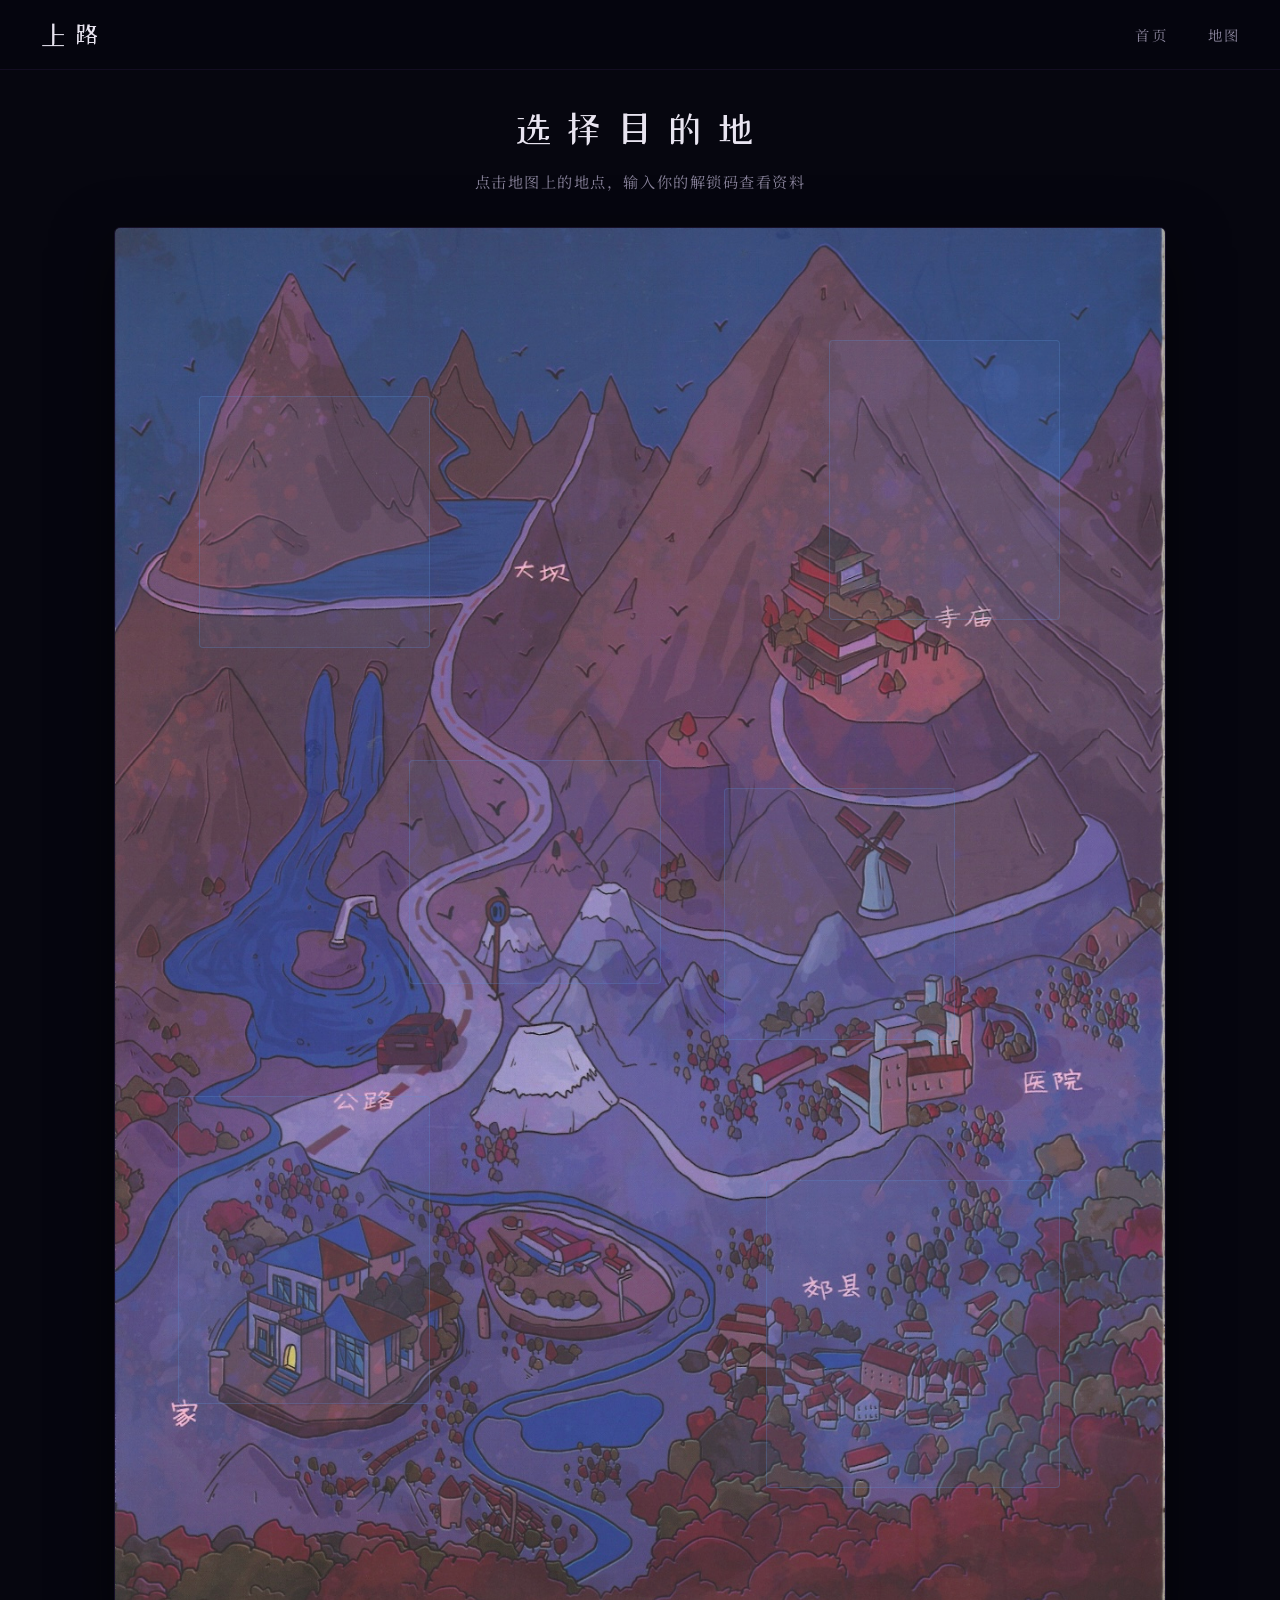
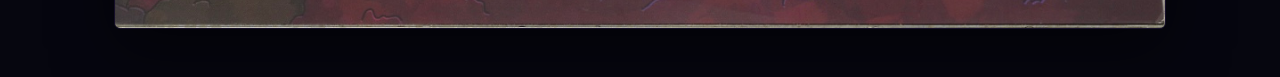
==== map.html @ c8fedabf "Add interactive map with character-location unlock and PDF viewer Co-authored-by: Cursor <cursoragen" ====
<!DOCTYPE html>
<html lang="zh-CN">
<head>
  <meta charset="UTF-8">
  <meta name="viewport" content="width=device-width, initial-scale=1.0">
  <title>上路 · 地图</title>
  <link rel="preconnect" href="https://fonts.googleapis.com">
  <link rel="preconnect" href="https://fonts.gstatic.com" crossorigin>
  <link href="https://fonts.googleapis.com/css2?family=Noto+Serif+SC:wght@400;600;700&family=ZCOOL+XiaoWei&display=swap" rel="stylesheet">
  <link rel="stylesheet" href="css/style.css">
  <link rel="stylesheet" href="css/map.css">
</head>
<body class="map-page">
  <nav class="nav scrolled">
    <a href="index.html" class="nav-logo">上路</a>
    <ul class="nav-links">
      <li><a href="index.html">首页</a></li>
      <li><a href="map.html">地图</a></li>
    </ul>
  </nav>

  <main class="map-container">
    <header class="map-header">
      <h1>选择目的地</h1>
      <p>点击地图上的地点，输入你的解锁码查看资料</p>
    </header>

    <div class="map-wrapper">
      <img src="assets/map/IMG_9832.PNG" alt="上路地图" class="map-image">
      <button class="map-hotspot" data-location="大坝" style="left:8%;top:12%;width:22%;height:18%" aria-label="大坝">
        <span>大坝</span>
      </button>
      <button class="map-hotspot" data-location="寺庙" style="left:68%;top:8%;width:22%;height:20%" aria-label="寺庙">
        <span>寺庙</span>
      </button>
      <button class="map-hotspot" data-location="公路" style="left:28%;top:38%;width:24%;height:16%" aria-label="公路">
        <span>公路</span>
      </button>
      <button class="map-hotspot" data-location="医院" style="left:58%;top:40%;width:22%;height:18%" aria-label="医院">
        <span>医院</span>
      </button>
      <button class="map-hotspot" data-location="家" style="left:6%;top:62%;width:24%;height:22%" aria-label="家">
        <span>家</span>
      </button>
      <button class="map-hotspot" data-location="郊县" style="left:62%;top:68%;width:28%;height:22%" aria-label="郊县">
        <span>郊县</span>
      </button>
    </div>
  </main>

  <div class="unlock-modal" id="unlockModal">
    <div class="unlock-panel">
      <button class="unlock-close" id="modalClose" aria-label="关闭">&times;</button>
      <h2 id="modalTitle">解锁</h2>
      <p class="unlock-hint">请输入 DM 发放的解锁码</p>
      <input type="text" id="unlockInput" class="unlock-input" placeholder="例：ZZJ1208" autocomplete="off" spellcheck="false">
      <p class="unlock-error" id="unlockError"></p>
      <button class="unlock-submit" id="unlockSubmit">解锁资料</button>
    </div>
  </div>

  <script src="js/unlock-config.js"></script>
  <script src="js/map.js"></script>
</body>
</html>
---- css/style.css ----
*, *::before, *::after {
  margin: 0;
  padding: 0;
  box-sizing: border-box;
}

:root {
  --bg-deep: #06060f;
  --bg-card: #0d0d1a;
  --purple-dark: #1a1030;
  --purple-mid: #2a1b4e;
  --purple-glow: #4a2d7a;
  --red-accent: #8b1538;
  --red-bright: #c41e3a;
  --blue-ghost: #3d5a80;
  --blue-glow: #5b8fd4;
  --text-primary: #e8e4f0;
  --text-muted: #8a849c;
  --text-dim: #5a5470;
  --font-display: 'ZCOOL XiaoWei', 'Noto Serif SC', serif;
  --font-body: 'Noto Serif SC', serif;
  --transition: 0.4s cubic-bezier(0.25, 0.46, 0.45, 0.94);
}

html {
  scroll-behavior: smooth;
  font-size: 16px;
}

body {
  font-family: var(--font-body);
  background: var(--bg-deep);
  color: var(--text-primary);
  overflow-x: hidden;
  line-height: 1.7;
}

.noise-overlay {
  position: fixed;
  inset: 0;
  z-index: 9999;
  pointer-events: none;
  opacity: 0.04;
  background-image: url("data:image/svg+xml,%3Csvg viewBox='0 0 256 256' xmlns='http://www.w3.org/2000/svg'%3E%3Cfilter id='n'%3E%3CfeTurbulence type='fractalNoise' baseFrequency='0.9' numOctaves='4' stitchTiles='stitch'/%3E%3C/filter%3E%3Crect width='100%25' height='100%25' filter='url(%23n)'/%3E%3C/svg%3E");
  background-repeat: repeat;
  background-size: 128px;
}

#particles {
  position: fixed;
  inset: 0;
  z-index: 0;
  pointer-events: none;
}

.container {
  max-width: 1200px;
  margin: 0 auto;
  padding: 0 2rem;
}

.nav {
  position: fixed;
  top: 0;
  left: 0;
  right: 0;
  z-index: 100;
  display: flex;
  align-items: center;
  justify-content: space-between;
  padding: 1.2rem 2.5rem;
  transition: var(--transition);
  background: transparent;
}

.nav.scrolled {
  background: rgba(6, 6, 15, 0.92);
  backdrop-filter: blur(12px);
  border-bottom: 1px solid rgba(74, 45, 122, 0.2);
  padding: 0.8rem 2.5rem;
}

.nav-logo {
  font-family: var(--font-display);
  font-size: 1.6rem;
  color: var(--text-primary);
  text-decoration: none;
  letter-spacing: 0.3em;
}

.nav-links {
  display: flex;
  gap: 2.5rem;
  list-style: none;
}

.nav-links a {
  color: var(--text-muted);
  text-decoration: none;
  font-size: 0.9rem;
  letter-spacing: 0.15em;
  transition: color 0.3s;
  position: relative;
}

.nav-links a::after {
  content: '';
  position: absolute;
  bottom: -4px;
  left: 0;
  width: 0;
  height: 1px;
  background: var(--blue-glow);
  transition: width 0.3s;
}

.nav-links a:hover {
  color: var(--text-primary);
}

.nav-links a:hover::after {
  width: 100%;
}

.nav-toggle {
  display: none;
  flex-direction: column;
  gap: 5px;
  background: none;
  border: none;
  cursor: pointer;
  padding: 4px;
}

.nav-toggle span {
  display: block;
  width: 24px;
  height: 2px;
  background: var(--text-primary);
  transition: var(--transition);
}

.hero {
  position: relative;
  height: 100vh;
  min-height: 600px;
  display: flex;
  align-items: flex-end;
  justify-content: center;
  overflow: hidden;
}

.hero-bg {
  position: absolute;
  inset: 0;
}

.hero-img {
  width: 100%;
  height: 100%;
  object-fit: cover;
  object-position: center 30%;
  animation: heroZoom 20s ease-in-out infinite alternate;
}

@keyframes heroZoom {
  from { transform: scale(1); }
  to { transform: scale(1.08); }
}

.hero-overlay {
  position: absolute;
  inset: 0;
  background:
    linear-gradient(to top, var(--bg-deep) 0%, transparent 40%),
    linear-gradient(to bottom, rgba(6, 6, 15, 0.6) 0%, transparent 30%),
    linear-gradient(to right, rgba(6, 6, 15, 0.5) 0%, transparent 50%);
}

.hero-content {
  position: relative;
  z-index: 2;
  text-align: center;
  padding-bottom: 8rem;
  animation: fadeUp 1.2s ease-out;
}

@keyframes fadeUp {
  from { opacity: 0; transform: translateY(30px); }
  to { opacity: 1; transform: translateY(0); }
}

.hero-tag {
  font-size: 0.85rem;
  letter-spacing: 0.4em;
  color: var(--text-muted);
  margin-bottom: 1rem;
}

.hero-title {
  font-family: var(--font-display);
  font-size: clamp(4rem, 12vw, 8rem);
  font-weight: 400;
  letter-spacing: 0.5em;
  line-height: 1;
  text-shadow: 0 0 60px rgba(91, 143, 212, 0.3);
  margin-bottom: 0.5rem;
}

.hero-subtitle {
  font-size: 0.9rem;
  letter-spacing: 0.6em;
  color: var(--text-dim);
  margin-bottom: 2rem;
}

.hero-quote {
  font-size: 1.1rem;
  color: var(--text-muted);
  font-style: italic;
  margin-bottom: 2.5rem;
  letter-spacing: 0.1em;
}

.hero-cta {
  display: inline-flex;
  align-items: center;
  gap: 0.6rem;
  padding: 0.9rem 2.2rem;
  border: 1px solid rgba(91, 143, 212, 0.4);
  color: var(--text-primary);
  text-decoration: none;
  font-size: 0.9rem;
  letter-spacing: 0.2em;
  transition: var(--transition);
  background: rgba(26, 16, 48, 0.4);
  backdrop-filter: blur(4px);
}

.hero-cta:hover {
  border-color: var(--blue-glow);
  background: rgba(74, 45, 122, 0.3);
  box-shadow: 0 0 30px rgba(91, 143, 212, 0.15);
}

.hero-cta-map {
  margin-right: 1rem;
  border-color: rgba(196, 30, 58, 0.5);
  background: rgba(139, 21, 56, 0.25);
}

.hero-cta-map:hover {
  border-color: var(--red-bright);
  background: rgba(139, 21, 56, 0.4);
  box-shadow: 0 0 30px rgba(196, 30, 58, 0.2);
}

.hero-cta svg {
  animation: bounce 2s ease-in-out infinite;
}

@keyframes bounce {
  0%, 100% { transform: translateY(0); }
  50% { transform: translateY(4px); }
}

.hero-scroll {
  position: absolute;
  bottom: 2rem;
  left: 50%;
  transform: translateX(-50%);
  z-index: 2;
  display: flex;
  flex-direction: column;
  align-items: center;
  gap: 0.5rem;
  color: var(--text-dim);
  font-size: 0.75rem;
  letter-spacing: 0.2em;
}

.scroll-line {
  width: 1px;
  height: 40px;
  background: linear-gradient(to bottom, var(--text-dim), transparent);
  animation: scrollPulse 2s ease-in-out infinite;
}

@keyframes scrollPulse {
  0%, 100% { opacity: 0.3; transform: scaleY(0.6); }
  50% { opacity: 1; transform: scaleY(1); }
}

.story {
  position: relative;
  z-index: 1;
  padding: 8rem 0;
  background: var(--bg-deep);
}

.story-grid {
  display: grid;
  grid-template-columns: 1fr 1.2fr;
  gap: 4rem;
  align-items: center;
}

.story-visual {
  position: relative;
}

.story-img {
  width: 100%;
  border-radius: 4px;
  display: block;
  box-shadow: 0 20px 60px rgba(0, 0, 0, 0.5);
}

.story-img-frame {
  position: absolute;
  inset: -8px;
  border: 1px solid rgba(74, 45, 122, 0.3);
  border-radius: 4px;
  pointer-events: none;
}

.section-label {
  display: inline-block;
  font-size: 0.8rem;
  letter-spacing: 0.3em;
  color: var(--blue-glow);
  margin-bottom: 1rem;
  text-transform: uppercase;
}

.section-title {
  font-family: var(--font-display);
  font-size: clamp(1.8rem, 4vw, 2.5rem);
  font-weight: 400;
  letter-spacing: 0.15em;
  margin-bottom: 2rem;
  line-height: 1.4;
}

.story-body p {
  color: var(--text-muted);
  margin-bottom: 1.2rem;
  font-size: 1rem;
}

.story-count {
  font-size: 1.3rem !important;
  color: var(--red-bright) !important;
  letter-spacing: 0.2em;
  font-style: italic;
  padding: 1rem 0;
  text-align: center;
  border-left: 2px solid var(--red-accent);
  border-right: 2px solid var(--red-accent);
  background: rgba(139, 21, 56, 0.08);
}

.story-meta {
  display: flex;
  gap: 2rem;
  margin-top: 2.5rem;
  padding-top: 2rem;
  border-top: 1px solid rgba(74, 45, 122, 0.2);
}

.meta-item {
  display: flex;
  flex-direction: column;
  gap: 0.3rem;
}

.meta-label {
  font-size: 0.75rem;
  letter-spacing: 0.2em;
  color: var(--text-dim);
}

.meta-value {
  font-size: 0.95rem;
  color: var(--text-primary);
}

.characters {
  position: relative;
  z-index: 1;
  padding: 8rem 0;
  background: linear-gradient(180deg, var(--bg-deep) 0%, var(--purple-dark) 50%, var(--bg-deep) 100%);
}

.section-header {
  text-align: center;
  margin-bottom: 4rem;
}

.section-desc {
  color: var(--text-muted);
  margin-top: 1rem;
  font-size: 1rem;
}

.char-grid {
  display: grid;
  grid-template-columns: repeat(5, 1fr);
  gap: 1.5rem;
}

.char-card {
  position: relative;
  cursor: pointer;
  border-radius: 4px;
  overflow: hidden;
  transition: var(--transition);
}

.char-card:hover {
  transform: translateY(-8px);
}

.char-img-wrap {
  position: relative;
  aspect-ratio: 3/4;
  overflow: hidden;
}

.char-img-wrap img {
  width: 100%;
  height: 100%;
  object-fit: cover;
  transition: transform 0.6s ease;
}

.char-card:hover .char-img-wrap img {
  transform: scale(1.05);
}

.char-overlay {
  position: absolute;
  inset: 0;
  background: linear-gradient(to top, rgba(6, 6, 15, 0.9) 0%, transparent 50%);
  transition: var(--transition);
}

.char-card:hover .char-overlay {
  background: linear-gradient(to top, rgba(26, 16, 48, 0.95) 0%, rgba(74, 45, 122, 0.2) 100%);
}

.char-info {
  position: absolute;
  bottom: 0;
  left: 0;
  right: 0;
  padding: 1.2rem;
  z-index: 2;
}

.char-info h3 {
  font-family: var(--font-display);
  font-size: 1.3rem;
  letter-spacing: 0.2em;
  font-weight: 400;
}

.char-role {
  font-size: 0.8rem;
  color: var(--text-dim);
  letter-spacing: 0.15em;
}

.atmosphere {
  position: relative;
  z-index: 1;
  padding: 6rem 2rem;
  text-align: center;
  background:
    radial-gradient(ellipse at center, rgba(74, 45, 122, 0.15) 0%, transparent 70%),
    var(--bg-deep);
}

.atmo-content blockquote {
  max-width: 600px;
  margin: 0 auto;
}

.atmo-content p {
  font-family: var(--font-display);
  font-size: clamp(1.5rem, 3vw, 2.2rem);
  letter-spacing: 0.3em;
  color: var(--text-muted);
  line-height: 2;
  opacity: 0;
  transform: translateY(20px);
  transition: all 0.8s ease;
}

.atmo-content.visible p {
  opacity: 1;
  transform: translateY(0);
}

.atmo-content.visible p:nth-child(2) { transition-delay: 0.3s; }
.atmo-content.visible p:nth-child(3) { transition-delay: 0.6s; }

.info {
  position: relative;
  z-index: 1;
  padding: 6rem 0;
  background: var(--bg-deep);
}

.info-grid {
  display: grid;
  grid-template-columns: repeat(4, 1fr);
  gap: 1.5rem;
}

.info-card {
  background: var(--bg-card);
  border: 1px solid rgba(74, 45, 122, 0.15);
  border-radius: 4px;
  padding: 2rem 1.5rem;
  text-align: center;
  transition: var(--transition);
}

.info-card:hover {
  border-color: rgba(91, 143, 212, 0.3);
  box-shadow: 0 0 30px rgba(74, 45, 122, 0.1);
}

.info-icon {
  font-size: 1.5rem;
  display: block;
  margin-bottom: 1rem;
}

.info-card h3 {
  font-size: 0.85rem;
  letter-spacing: 0.2em;
  color: var(--text-dim);
  margin-bottom: 0.5rem;
  font-weight: 400;
}

.info-card p {
  font-size: 1rem;
  color: var(--text-primary);
}

.footer {
  position: relative;
  z-index: 1;
  padding: 4rem 0 3rem;
  text-align: center;
  border-top: 1px solid rgba(74, 45, 122, 0.15);
  background: var(--bg-deep);
}

.footer-title {
  font-family: var(--font-display);
  font-size: 2rem;
  letter-spacing: 0.5em;
  margin-bottom: 1rem;
}

.footer-credit {
  color: var(--text-muted);
  font-size: 0.9rem;
  letter-spacing: 0.1em;
  margin-bottom: 0.5rem;
}

.footer-copy {
  color: var(--text-dim);
  font-size: 0.8rem;
  letter-spacing: 0.15em;
}

.lightbox {
  position: fixed;
  inset: 0;
  z-index: 200;
  background: rgba(6, 6, 15, 0.95);
  display: flex;
  flex-direction: column;
  align-items: center;
  justify-content: center;
  opacity: 0;
  pointer-events: none;
  transition: opacity 0.4s;
  backdrop-filter: blur(8px);
}

.lightbox.active {
  opacity: 1;
  pointer-events: all;
}

.lightbox-close {
  position: absolute;
  top: 2rem;
  right: 2rem;
  background: none;
  border: none;
  color: var(--text-primary);
  font-size: 2.5rem;
  cursor: pointer;
  line-height: 1;
  transition: color 0.3s;
}

.lightbox-close:hover {
  color: var(--red-bright);
}

.lightbox img {
  max-width: 90vw;
  max-height: 80vh;
  object-fit: contain;
  border-radius: 4px;
  box-shadow: 0 20px 60px rgba(0, 0, 0, 0.6);
}

.lightbox-name {
  margin-top: 1.5rem;
  font-family: var(--font-display);
  font-size: 1.5rem;
  letter-spacing: 0.3em;
}

.reveal {
  opacity: 0;
  transform: translateY(30px);
  transition: all 0.8s ease;
}

.reveal.visible {
  opacity: 1;
  transform: translateY(0);
}

@media (max-width: 1024px) {
  .char-grid { grid-template-columns: repeat(3, 1fr); }
  .info-grid { grid-template-columns: repeat(2, 1fr); }
}

@media (max-width: 768px) {
  .nav-links {
    display: none;
    position: absolute;
    top: 100%;
    left: 0;
    right: 0;
    flex-direction: column;
    background: rgba(6, 6, 15, 0.95);
    padding: 1.5rem 2.5rem;
    gap: 1.2rem;
    border-bottom: 1px solid rgba(74, 45, 122, 0.2);
  }

  .nav-links.open { display: flex; }
  .nav-toggle { display: flex; }

  .story-grid { grid-template-columns: 1fr; gap: 2.5rem; }
  .char-grid { grid-template-columns: repeat(2, 1fr); gap: 1rem; }
  .info-grid { grid-template-columns: 1fr; }
  .story-meta { flex-direction: column; gap: 1rem; }
  .hero-content { padding-bottom: 6rem; }
  .hero-title { letter-spacing: 0.3em; }
}

@media (max-width: 480px) {
  .char-grid { grid-template-columns: 1fr 1fr; }
  .container { padding: 0 1.2rem; }
  .nav { padding: 1rem 1.2rem; }
}
---- css/map.css ----
.map-page,
.viewer-page {
  min-height: 100vh;
  background: var(--bg-deep);
}

.map-container {
  max-width: 1100px;
  margin: 0 auto;
  padding: 6rem 1.5rem 3rem;
}

.map-header {
  text-align: center;
  margin-bottom: 2rem;
}

.map-header h1 {
  font-family: var(--font-display);
  font-size: clamp(1.8rem, 4vw, 2.4rem);
  letter-spacing: 0.3em;
  font-weight: 400;
  margin-bottom: 0.5rem;
}

.map-header p {
  color: var(--text-muted);
  font-size: 0.95rem;
  letter-spacing: 0.1em;
}

.map-wrapper {
  position: relative;
  width: 100%;
  border-radius: 6px;
  overflow: hidden;
  box-shadow: 0 20px 60px rgba(0, 0, 0, 0.5);
  border: 1px solid rgba(74, 45, 122, 0.25);
}

.map-image {
  width: 100%;
  display: block;
}

.map-hotspot {
  position: absolute;
  background: rgba(91, 143, 212, 0.08);
  border: 1px solid rgba(91, 143, 212, 0.25);
  border-radius: 4px;
  cursor: pointer;
  transition: var(--transition);
  padding: 0;
}

.map-hotspot span {
  position: absolute;
  bottom: 6px;
  left: 50%;
  transform: translateX(-50%);
  font-size: 0.75rem;
  letter-spacing: 0.2em;
  color: rgba(232, 228, 240, 0.7);
  background: rgba(6, 6, 15, 0.7);
  padding: 2px 8px;
  border-radius: 2px;
  opacity: 0;
  transition: opacity 0.3s;
  white-space: nowrap;
  pointer-events: none;
}

.map-hotspot:hover,
.map-hotspot:focus {
  background: rgba(91, 143, 212, 0.22);
  border-color: var(--blue-glow);
  box-shadow: 0 0 20px rgba(91, 143, 212, 0.2);
  outline: none;
}

.map-hotspot:hover span,
.map-hotspot:focus span {
  opacity: 1;
}

.unlock-modal {
  position: fixed;
  inset: 0;
  z-index: 200;
  background: rgba(6, 6, 15, 0.92);
  display: flex;
  align-items: center;
  justify-content: center;
  opacity: 0;
  pointer-events: none;
  transition: opacity 0.35s;
  backdrop-filter: blur(8px);
  padding: 1.5rem;
}

.unlock-modal.active {
  opacity: 1;
  pointer-events: all;
}

.unlock-panel {
  position: relative;
  width: 100%;
  max-width: 400px;
  background: var(--bg-card);
  border: 1px solid rgba(74, 45, 122, 0.3);
  border-radius: 6px;
  padding: 2.5rem 2rem 2rem;
  text-align: center;
}

.unlock-close {
  position: absolute;
  top: 0.8rem;
  right: 1rem;
  background: none;
  border: none;
  color: var(--text-muted);
  font-size: 1.8rem;
  cursor: pointer;
  line-height: 1;
}

.unlock-close:hover {
  color: var(--red-bright);
}

.unlock-panel h2 {
  font-family: var(--font-display);
  font-size: 1.5rem;
  letter-spacing: 0.2em;
  font-weight: 400;
  margin-bottom: 0.5rem;
}

.unlock-hint {
  color: var(--text-dim);
  font-size: 0.85rem;
  margin-bottom: 1.5rem;
}

.unlock-input {
  width: 100%;
  padding: 0.9rem 1rem;
  background: rgba(6, 6, 15, 0.6);
  border: 1px solid rgba(74, 45, 122, 0.4);
  border-radius: 4px;
  color: var(--text-primary);
  font-size: 1.1rem;
  letter-spacing: 0.15em;
  text-align: center;
  text-transform: uppercase;
  margin-bottom: 0.5rem;
}

.unlock-input:focus {
  outline: none;
  border-color: var(--blue-glow);
  box-shadow: 0 0 15px rgba(91, 143, 212, 0.15);
}

.unlock-error {
  color: var(--red-bright);
  font-size: 0.85rem;
  min-height: 1.4rem;
  margin-bottom: 1rem;
}

.unlock-submit {
  width: 100%;
  padding: 0.85rem;
  background: rgba(74, 45, 122, 0.4);
  border: 1px solid rgba(91, 143, 212, 0.4);
  border-radius: 4px;
  color: var(--text-primary);
  font-size: 0.95rem;
  letter-spacing: 0.2em;
  cursor: pointer;
  transition: var(--transition);
}

.unlock-submit:hover {
  background: rgba(74, 45, 122, 0.6);
  border-color: var(--blue-glow);
}

.viewer-container {
  max-width: 1200px;
  margin: 0 auto;
  padding: 5rem 1rem 1.5rem;
  height: 100vh;
  display: flex;
  flex-direction: column;
}

.viewer-header {
  text-align: center;
  margin-bottom: 1rem;
  flex-shrink: 0;
}

.viewer-header h1 {
  font-family: var(--font-display);
  font-size: 1.6rem;
  letter-spacing: 0.25em;
  font-weight: 400;
}

.viewer-meta {
  color: var(--text-muted);
  font-size: 0.9rem;
  letter-spacing: 0.15em;
  margin-top: 0.3rem;
}

.viewer-divider {
  margin: 0 0.4rem;
  color: var(--text-dim);
}

.viewer-frame-wrap {
  flex: 1;
  min-height: 0;
  border-radius: 6px;
  overflow: hidden;
  border: 1px solid rgba(74, 45, 122, 0.25);
  background: #111;
}

.pdf-frame {
  width: 100%;
  height: 100%;
  border: none;
}

@media (max-width: 768px) {
  .map-hotspot span {
    opacity: 1;
    font-size: 0.65rem;
  }

  .viewer-container {
    padding-top: 4.5rem;
  }
}
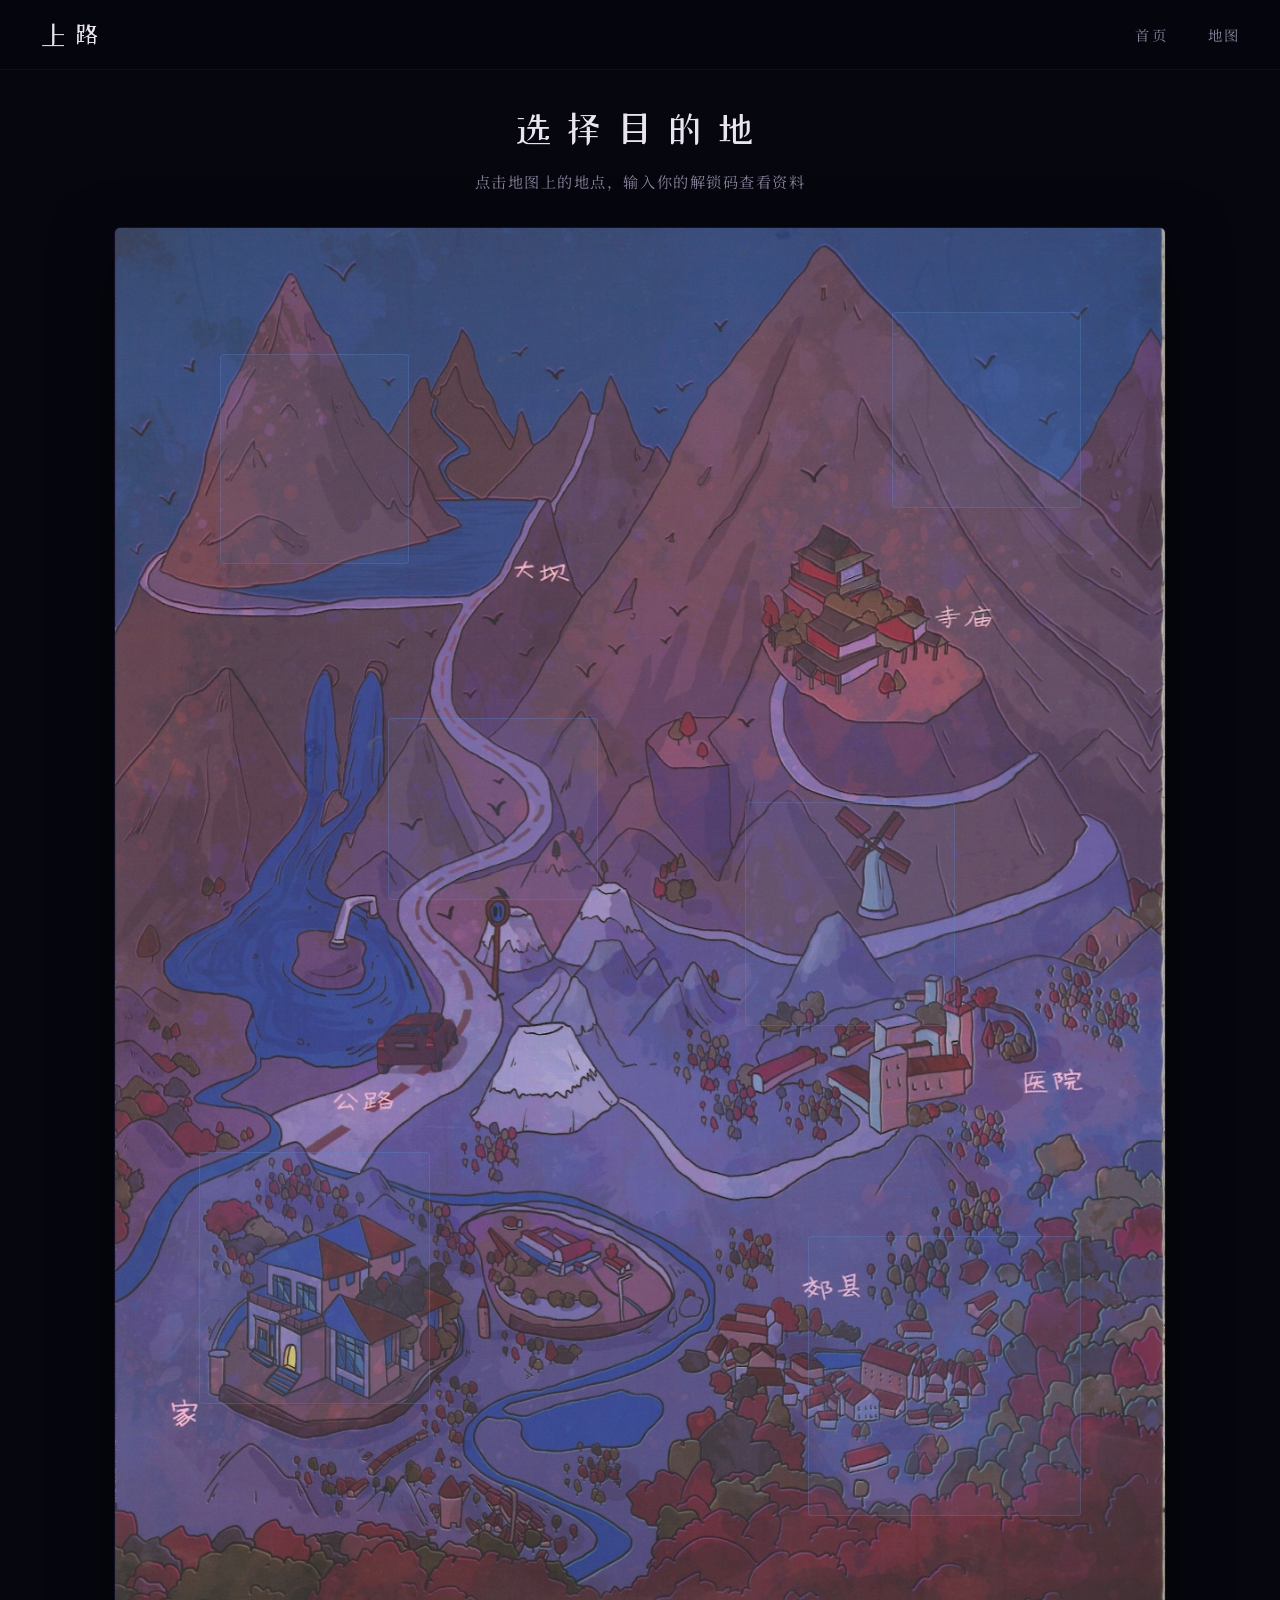
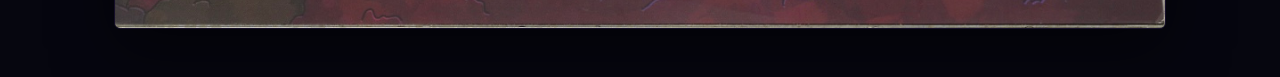
==== commit 3307ae9b: "Calibrate map hotspots and assign unique unlock codes per character Co-authored-by: Cursor <cursorag" ====
--- a/map.html
+++ b/map.html
@@ -27,22 +27,22 @@
 
     <div class="map-wrapper">
       <img src="assets/map/IMG_9832.PNG" alt="上路地图" class="map-image">
-      <button class="map-hotspot" data-location="大坝" style="left:8%;top:12%;width:22%;height:18%" aria-label="大坝">
+      <button class="map-hotspot" data-location="大坝" style="left:10%;top:9%;width:18%;height:15%" aria-label="大坝">
         <span>大坝</span>
       </button>
-      <button class="map-hotspot" data-location="寺庙" style="left:68%;top:8%;width:22%;height:20%" aria-label="寺庙">
+      <button class="map-hotspot" data-location="寺庙" style="left:74%;top:6%;width:18%;height:14%" aria-label="寺庙">
         <span>寺庙</span>
       </button>
-      <button class="map-hotspot" data-location="公路" style="left:28%;top:38%;width:24%;height:16%" aria-label="公路">
+      <button class="map-hotspot" data-location="公路" style="left:26%;top:35%;width:20%;height:13%" aria-label="公路">
         <span>公路</span>
       </button>
-      <button class="map-hotspot" data-location="医院" style="left:58%;top:40%;width:22%;height:18%" aria-label="医院">
+      <button class="map-hotspot" data-location="医院" style="left:60%;top:41%;width:20%;height:16%" aria-label="医院">
         <span>医院</span>
       </button>
-      <button class="map-hotspot" data-location="家" style="left:6%;top:62%;width:24%;height:22%" aria-label="家">
+      <button class="map-hotspot" data-location="家" style="left:8%;top:66%;width:22%;height:18%" aria-label="家">
         <span>家</span>
       </button>
-      <button class="map-hotspot" data-location="郊县" style="left:62%;top:68%;width:28%;height:22%" aria-label="郊县">
+      <button class="map-hotspot" data-location="郊县" style="left:66%;top:72%;width:26%;height:20%" aria-label="郊县">
         <span>郊县</span>
       </button>
     </div>
